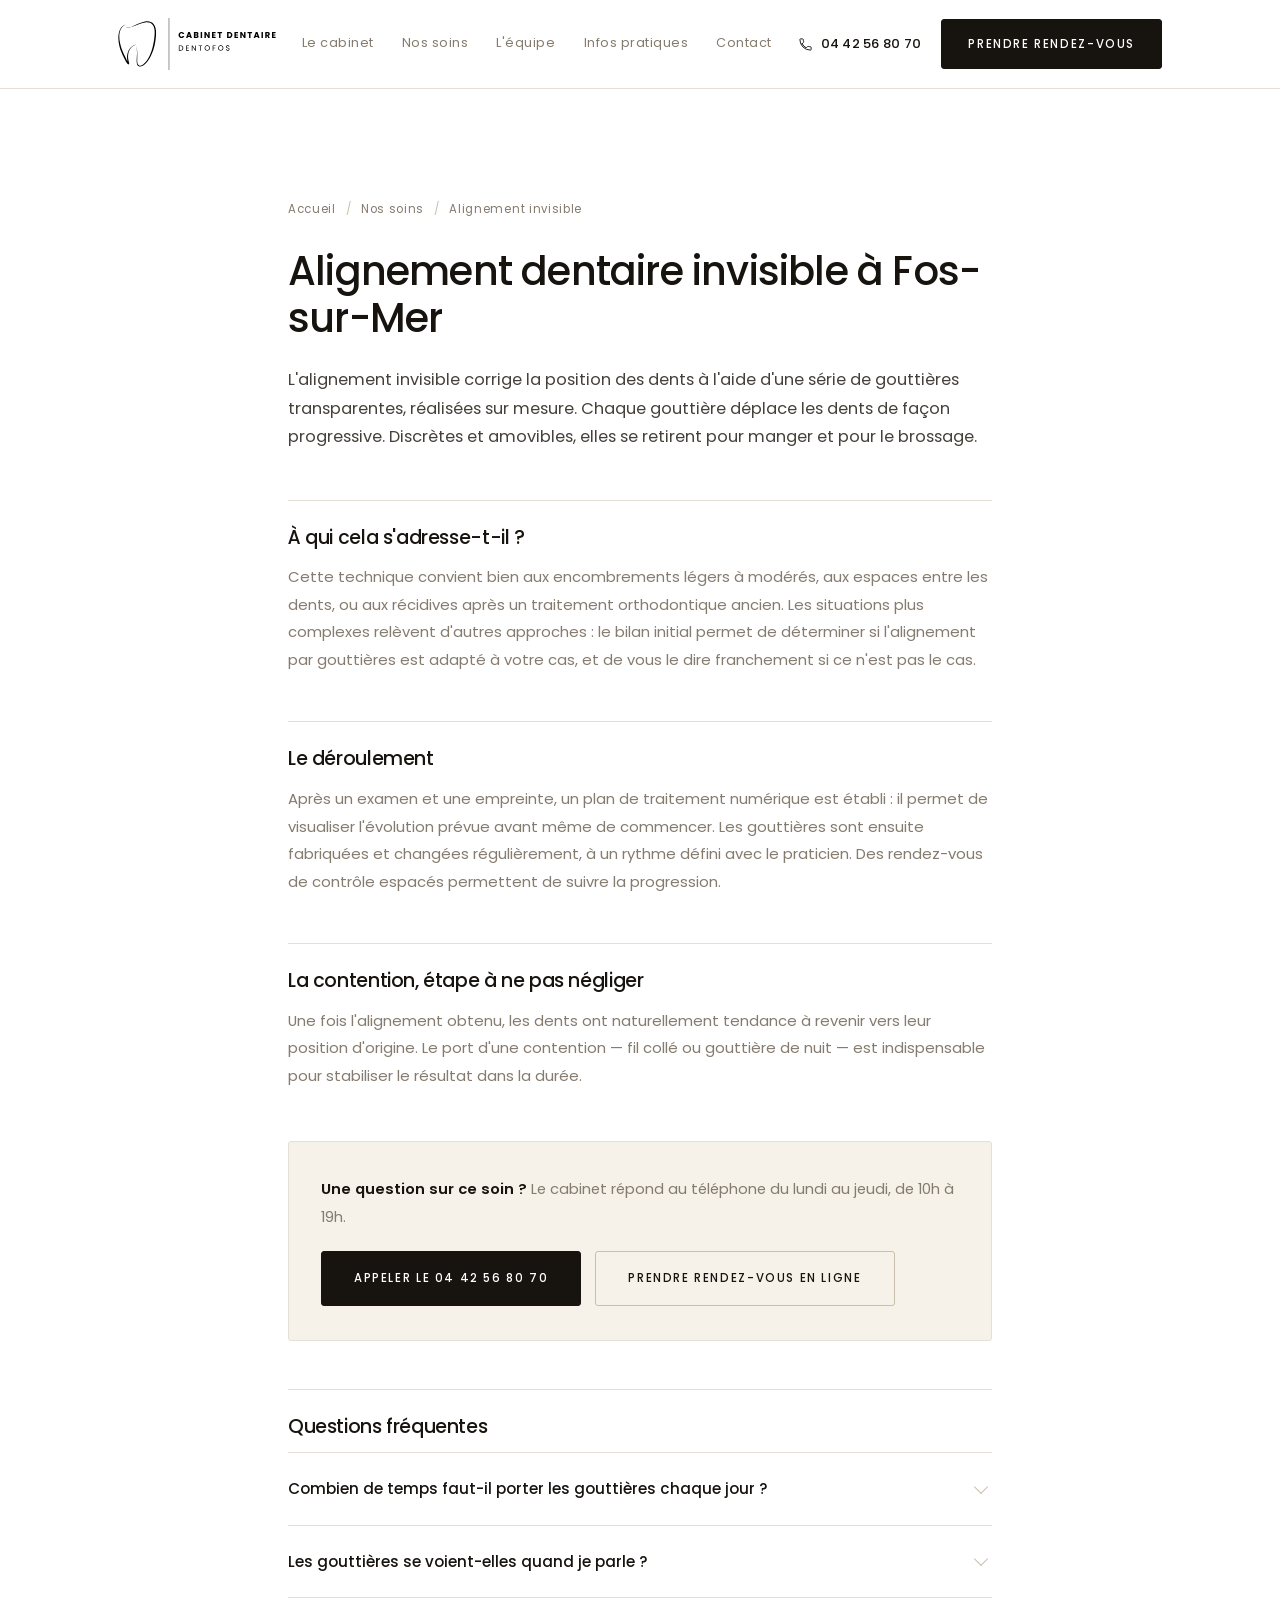
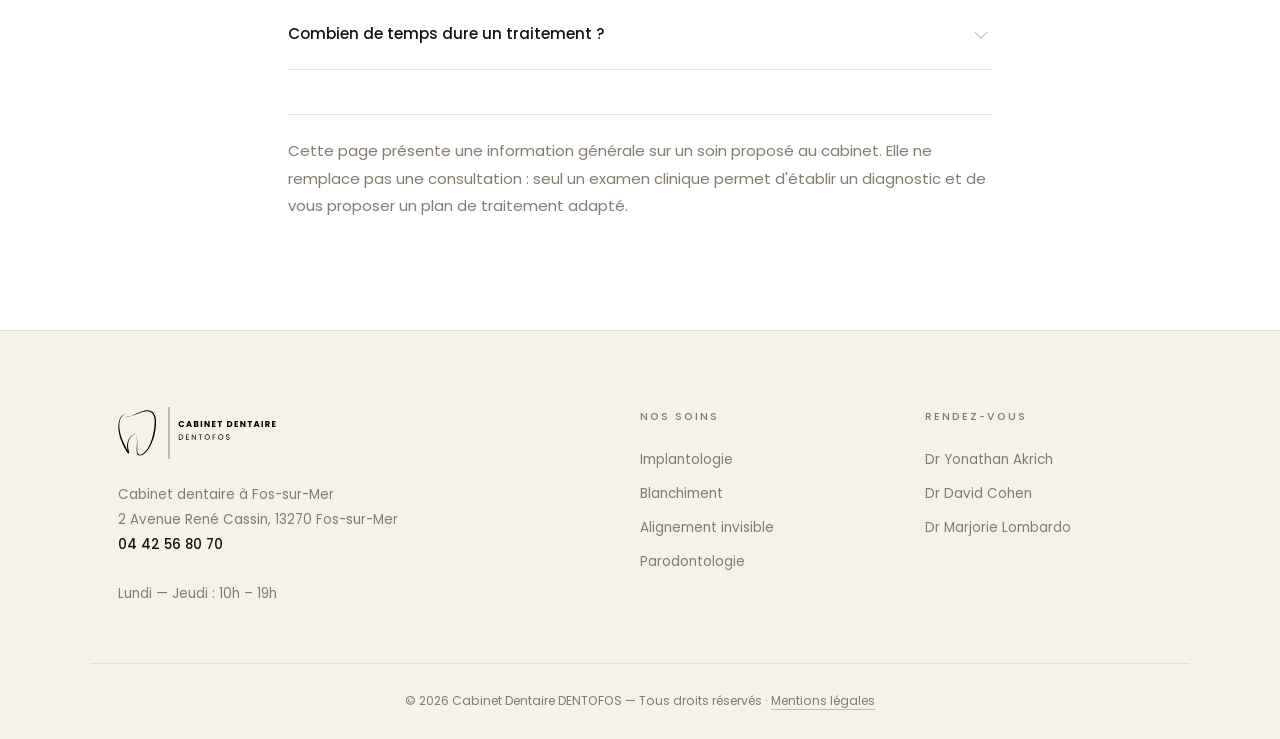
==== alignement-invisible/index.html @ e28efe8b "Quatre pages de soins dediees, page 404, en-tetes de securite et cache" ====
<!DOCTYPE html>
<html lang="fr">
<head>
  <meta charset="UTF-8">
  <meta name="viewport" content="width=device-width, initial-scale=1.0">
  <title>Aligneurs invisibles à Fos-sur-Mer — Cabinet DENTOFOS</title>
  <meta name="description" content="Alignement dentaire par gouttières transparentes à Fos-sur-Mer (13270). Corriger la position des dents sans bagues métalliques. 04 42 56 80 70.">
  <meta name="robots" content="index, follow, max-image-preview:large, max-snippet:-1">
  <meta name="geo.region" content="FR-13">
  <meta name="geo.placename" content="Fos-sur-Mer">
  <meta name="geo.position" content="43.4533065;4.9434024">
  <link rel="canonical" href="https://dentofos.fr/alignement-invisible/">
  <meta property="og:type" content="article">
  <meta property="og:locale" content="fr_FR">
  <meta property="og:site_name" content="Cabinet Dentaire DENTOFOS">
  <meta property="og:title" content="Aligneurs invisibles à Fos-sur-Mer — Cabinet DENTOFOS">
  <meta property="og:description" content="Alignement dentaire par gouttières transparentes à Fos-sur-Mer (13270). Corriger la position des dents sans bagues métalliques. 04 42 56 80 70.">
  <meta property="og:url" content="https://dentofos.fr/alignement-invisible/">
  <meta property="og:image" content="https://dentofos.fr/assets/og-image.png">
  <meta name="twitter:card" content="summary_large_image">
  <link rel="preconnect" href="https://fonts.googleapis.com">
  <link rel="preconnect" href="https://fonts.gstatic.com" crossorigin>
  <link href="https://fonts.googleapis.com/css2?family=Poppins:ital,wght@0,300;0,400;0,500;0,600;0,700;0,800;1,400;1,600&display=swap" rel="stylesheet">
  <link rel="stylesheet" href="../assets/style.css?v=5">
  <link rel="icon" href="../assets/favicon.svg" type="image/svg+xml">
  <script type="application/ld+json">
{
  "@context": "https://schema.org",
  "@graph": [
    {
      "@type": "MedicalWebPage",
      "@id": "https://dentofos.fr/alignement-invisible/#page",
      "url": "https://dentofos.fr/alignement-invisible/",
      "name": "Aligneurs invisibles à Fos-sur-Mer — Cabinet DENTOFOS",
      "description": "Alignement dentaire par gouttières transparentes à Fos-sur-Mer (13270). Corriger la position des dents sans bagues métalliques. 04 42 56 80 70.",
      "inLanguage": "fr-FR",
      "about": {
        "@type": "MedicalProcedure",
        "name": "Alignement invisible",
        "description": "L'alignement invisible corrige la position des dents à l'aide d'une série de gouttières transparentes, réalisées sur mesure. Chaque gouttière déplace les dents de façon progressive. Discrètes et amovibles, elles se retirent pour manger et pour le brossage."
      },
      "provider": {
        "@id": "https://dentofos.fr/#cabinet"
      }
    },
    {
      "@type": "BreadcrumbList",
      "itemListElement": [
        {
          "@type": "ListItem",
          "position": 1,
          "name": "Accueil",
          "item": "https://dentofos.fr/"
        },
        {
          "@type": "ListItem",
          "position": 2,
          "name": "Nos soins",
          "item": "https://dentofos.fr/#soins"
        },
        {
          "@type": "ListItem",
          "position": 3,
          "name": "Alignement invisible",
          "item": "https://dentofos.fr/alignement-invisible/"
        }
      ]
    },
    {
      "@type": "FAQPage",
      "@id": "https://dentofos.fr/alignement-invisible/#faq",
      "mainEntity": [
        {
          "@type": "Question",
          "name": "Combien de temps faut-il porter les gouttières chaque jour ?",
          "acceptedAnswer": {
            "@type": "Answer",
            "text": "Le port recommandé est d'environ 20 à 22 heures par jour. Les gouttières se retirent uniquement pour les repas et le brossage. La régularité du port conditionne directement la réussite du traitement."
          }
        },
        {
          "@type": "Question",
          "name": "Les gouttières se voient-elles quand je parle ?",
          "acceptedAnswer": {
            "@type": "Answer",
            "text": "Elles sont transparentes et épousent la forme des dents : elles restent très discrètes en conversation, ce qui explique leur succès auprès des adultes."
          }
        },
        {
          "@type": "Question",
          "name": "Combien de temps dure un traitement ?",
          "acceptedAnswer": {
            "@type": "Answer",
            "text": "Cela varie selon l'ampleur de la correction, de quelques mois à plus d'un an. Une estimation vous est donnée dès la présentation du plan de traitement."
          }
        }
      ]
    }
  ]
}
  </script>
</head>
<body>

<svg width="0" height="0" style="position:absolute" aria-hidden="true" focusable="false">
  <symbol id="tooth" viewBox="0 0 65.73 79.46" fill="currentColor">
    <path fill-rule="evenodd" d="M16.44 70.0 C16.29 69.74 16.14 69.47 15.99 69.2 C14.56 66.62 13.24 63.6 12.55 62.22 C11.05 59.33 9.63 56.26 8.32 53.09 C6.4 48.49 4.76 43.68 3.67 38.8 C2.44 33.28 1.89 27.68 2.52 22.24 C2.79 19.76 3.42 17.16 4.48 14.77 C5.54 12.36 7.03 10.17 9.0 8.52 C10.02 7.66 11.5 6.78 12.93 6.61 C13.92 6.49 14.88 6.71 15.64 7.51 C14.91 6.64 13.94 6.36 12.92 6.41 C11.42 6.49 9.82 7.32 8.71 8.14 C6.54 9.73 4.86 11.92 3.61 14.35 C2.36 16.78 1.55 19.47 1.12 22.05 C0.0 29.02 0.66 36.34 2.44 43.45 C3.31 46.93 4.45 50.36 5.77 53.67 C7.12 57.06 8.68 60.32 10.29 63.39 C11.14 64.99 12.89 68.77 14.66 71.52 C15.66 73.06 16.7 74.29 17.6 74.8 C18.08 75.08 18.48 75.0 18.78 74.81 C18.99 74.68 19.32 74.39 19.34 73.82 C19.36 73.33 19.01 71.89 18.97 71.77 L18.09 68.29 C17.72 66.6 17.47 64.91 17.37 63.21 C17.27 61.51 17.3 59.8 17.51 58.08 C18.1 53.13 19.98 48.84 22.97 45.68 C26.02 42.44 30.22 40.38 35.39 39.97 C30.1 40.1 25.7 41.99 22.41 45.12 C19.09 48.28 16.9 52.7 16.02 57.86 C15.72 59.67 15.59 61.47 15.62 63.28 C15.65 65.08 15.84 66.87 16.16 68.68 L16.44 70.0 Z"/>
    <path fill-rule="evenodd" d="M12.28 11.27 L12.35 11.52 C12.68 11.83 13.17 11.99 13.7 12.06 C14.48 12.16 15.34 12.08 15.91 12.01 C17.35 11.86 18.81 11.62 20.25 11.32 C21.7 11.01 23.12 10.63 24.5 10.18 C30.22 8.33 38.87 3.78 46.72 2.62 C51.91 1.85 56.75 2.58 59.96 7.0 C61.36 8.91 62.18 11.15 62.65 13.5 C63.38 17.12 63.27 21.01 63.01 24.48 C62.73 28.51 62.21 32.61 61.48 36.7 C61.0 39.39 60.43 42.07 59.75 44.72 C58.04 51.4 55.68 57.91 52.48 63.82 C51.11 66.38 47.86 71.22 44.15 74.36 C41.66 76.47 38.98 77.86 36.54 76.92 C35.15 76.38 34.37 75.2 33.9 73.8 C33.15 71.55 33.19 68.77 33.16 66.82 C33.12 63.04 33.59 57.07 33.05 51.7 C32.68 47.92 31.82 44.44 29.96 42.21 C31.71 44.5 32.42 47.98 32.64 51.73 C32.96 57.11 32.27 63.04 32.18 66.81 C32.13 68.86 32.0 71.79 32.7 74.18 C33.24 75.99 34.25 77.49 36.01 78.24 C38.88 79.46 42.19 78.12 45.25 75.7 C49.25 72.52 52.82 67.51 54.34 64.85 C57.76 58.84 60.37 52.22 62.22 45.37 C62.95 42.66 63.55 39.91 64.04 37.16 C64.79 32.97 65.25 28.77 65.5 24.64 C65.7 20.96 65.73 16.84 64.87 13.03 C64.28 10.38 63.26 7.88 61.62 5.76 C57.8 0.86 52.33 0.0 46.46 1.09 C38.58 2.56 30.01 7.52 24.31 9.63 C22.97 10.13 21.58 10.57 20.16 10.94 C18.75 11.31 17.31 11.61 15.89 11.83 C15.33 11.92 14.48 12.04 13.71 11.98 C13.18 11.93 12.69 11.8 12.36 11.5 L12.28 11.27 Z"/>
  </symbol>
</svg>

<header class="site-header" id="top">
  <div class="container header-inner">
    <a href="../" class="logo" aria-label="Cabinet Dentaire DENTOFOS — retour à l'accueil">
      <img class="logo-lockup" src="../assets/logo.svg" alt="Cabinet Dentaire DENTOFOS" width="272" height="90">
      <svg class="logo-mark-only" viewBox="0 0 65.73 79.46" aria-hidden="true"><use href="#tooth"/></svg>
    </a>
    <nav class="main-nav" id="mainNav">
      <a href="../#cabinet">Le cabinet</a>
      <a href="../#soins">Nos soins</a>
      <a href="../#equipe">L'équipe</a>
      <a href="../#infos">Infos pratiques</a>
      <a href="../#contact">Contact</a>
    </nav>
    <div class="header-actions">
      <a class="header-tel" href="tel:+33442568070" aria-label="Appeler le cabinet au 04 42 56 80 70">
        <svg viewBox="0 0 24 24" fill="none" stroke="currentColor" stroke-width="1.9" stroke-linecap="round" stroke-linejoin="round" aria-hidden="true"><path d="M6.6 10.8a15 15 0 006.6 6.6l2.2-2.2c.3-.3.7-.4 1-.2 1.2.4 2.4.6 3.6.6.6 0 1 .4 1 1V20c0 .6-.4 1-1 1A17 17 0 013 4c0-.6.4-1 1-1h3.5c.6 0 1 .4 1 1 0 1.3.2 2.5.6 3.6.1.4 0 .8-.2 1l-2.3 2.2z"/></svg>
        <span>04 42 56 80 70</span>
      </a>
      <a class="btn btn-primary" href="../#equipe"><span class="cta-long">Prendre rendez-vous</span><span class="cta-short">RDV</span></a>
      <button class="nav-toggle" id="navToggle" aria-label="Ouvrir le menu" aria-expanded="false">
        <span></span><span></span><span></span>
      </button>
    </div>
  </div>
</header>

<main>
  <article class="section">
    <div class="container article">
      <nav class="breadcrumb" aria-label="Fil d'Ariane">
        <a href="../">Accueil</a> <span>/</span> <a href="../#soins">Nos soins</a> <span>/</span> <span>Alignement invisible</span>
      </nav>
      <h1>Alignement dentaire invisible à Fos-sur-Mer</h1>
      <p class="lede">L'alignement invisible corrige la position des dents à l'aide d'une série de gouttières transparentes, réalisées sur mesure. Chaque gouttière déplace les dents de façon progressive. Discrètes et amovibles, elles se retirent pour manger et pour le brossage.</p>
      <h2 class="article-h2">À qui cela s'adresse-t-il ?</h2>
      <p>Cette technique convient bien aux encombrements légers à modérés, aux espaces entre les dents, ou aux récidives après un traitement orthodontique ancien. Les situations plus complexes relèvent d'autres approches : le bilan initial permet de déterminer si l'alignement par gouttières est adapté à votre cas, et de vous le dire franchement si ce n'est pas le cas.</p>
      <h2 class="article-h2">Le déroulement</h2>
      <p>Après un examen et une empreinte, un plan de traitement numérique est établi : il permet de visualiser l'évolution prévue avant même de commencer. Les gouttières sont ensuite fabriquées et changées régulièrement, à un rythme défini avec le praticien. Des rendez-vous de contrôle espacés permettent de suivre la progression.</p>
      <h2 class="article-h2">La contention, étape à ne pas négliger</h2>
      <p>Une fois l'alignement obtenu, les dents ont naturellement tendance à revenir vers leur position d'origine. Le port d'une contention — fil collé ou gouttière de nuit — est indispensable pour stabiliser le résultat dans la durée.</p>

      <div class="article-cta">
        <p><strong>Une question sur ce soin&nbsp;?</strong> Le cabinet répond au téléphone du lundi au jeudi, de 10h à 19h.</p>
        <div class="contact-cta">
          <a class="btn btn-primary btn-lg" href="tel:+33442568070">Appeler le 04 42 56 80 70</a>
          <a class="btn btn-ghost btn-lg" href="../#equipe">Prendre rendez-vous en ligne</a>
        </div>
      </div>

      <h2 class="article-h2">Questions fréquentes</h2>
      <div class="faq-list">
        <details>
          <summary>Combien de temps faut-il porter les gouttières chaque jour ?</summary>
          <p>Le port recommandé est d'environ 20 à 22 heures par jour. Les gouttières se retirent uniquement pour les repas et le brossage. La régularité du port conditionne directement la réussite du traitement.</p>
        </details>
        <details>
          <summary>Les gouttières se voient-elles quand je parle ?</summary>
          <p>Elles sont transparentes et épousent la forme des dents : elles restent très discrètes en conversation, ce qui explique leur succès auprès des adultes.</p>
        </details>
        <details>
          <summary>Combien de temps dure un traitement ?</summary>
          <p>Cela varie selon l'ampleur de la correction, de quelques mois à plus d'un an. Une estimation vous est donnée dès la présentation du plan de traitement.</p>
        </details>
      </div>

      <p class="article-note">Cette page présente une information générale sur un soin proposé au cabinet. Elle ne remplace pas une consultation&nbsp;: seul un examen clinique permet d'établir un diagnostic et de vous proposer un plan de traitement adapté.</p>
    </div>
  </article>
</main>

<footer class="site-footer">
  <div class="container footer-inner">
    <div>
      <img class="footer-logo" src="../assets/logo.svg" alt="Cabinet Dentaire DENTOFOS" width="272" height="90">
      <p class="footer-addr">Cabinet dentaire à Fos-sur-Mer<br>2 Avenue René Cassin, 13270 Fos-sur-Mer<br>
        <a class="footer-tel" href="tel:+33442568070">04 42 56 80 70</a><br>
        Lundi — Jeudi&nbsp;: 10h – 19h</p>
    </div>
    <div>
      <p class="footer-title">Nos soins</p>
        <a href="../implantologie/">Implantologie</a>
        <a href="../blanchiment-dentaire/">Blanchiment</a>
        <a href="../alignement-invisible/">Alignement invisible</a>
        <a href="../parodontologie/">Parodontologie</a>
    </div>
    <div>
      <p class="footer-title">Rendez-vous</p>
        <a href="https://www.doctolib.fr/dentiste/marseille/yonathan-akrich" target="_blank" rel="noopener">Dr Yonathan Akrich</a>
        <a href="https://www.doctolib.fr/dentiste/marseille/david-cohen-marseille-13" target="_blank" rel="noopener">Dr David Cohen</a>
        <a href="https://www.doctolib.fr/dentiste/fos-sur-mer/marjorie-lombardo" target="_blank" rel="noopener">Dr Marjorie Lombardo</a>
    </div>
  </div>
  <div class="container footer-bottom">
    <p>© 2026 Cabinet Dentaire DENTOFOS — Tous droits réservés · <a href="../mentions-legales.html">Mentions légales</a></p>
  </div>
</footer>

<script>
  const toggle = document.getElementById('navToggle');
  const nav = document.getElementById('mainNav');
  toggle.addEventListener('click', () => {
    const open = nav.classList.toggle('open');
    toggle.setAttribute('aria-expanded', open);
  });
</script>

</body>
</html>
---- assets/style.css ----
/* ============ DENTOFOS — charte sobre ============ */
:root {
  --ink: #17130f;
  --ink-mid: #46403a;
  --ink-soft: #857b6e;
  --line: #e5dfd3;
  --line-strong: #cabfad;
  --paper: #ffffff;
  --paper-alt: #f6f2ea;
  --accent: #6f6152;
  --accent-soft: #f0eade;
  --radius: 3px;
  --font-body: 'Poppins', system-ui, -apple-system, sans-serif;
  --font-display: 'Poppins', system-ui, -apple-system, sans-serif;
}

* { margin: 0; padding: 0; box-sizing: border-box; }
html { scroll-behavior: smooth; scroll-padding-top: 104px; }
body {
  font-family: var(--font-body);
  font-size: .95rem;
  font-weight: 400;
  color: var(--ink-mid);
  background: var(--paper);
  line-height: 1.8;
  -webkit-font-smoothing: antialiased;
}
img, svg { display: block; }
a { color: inherit; text-decoration: none; }
ul { list-style: none; }

.container { max-width: 1100px; margin: 0 auto; padding: 0 28px; }

h1, h2 {
  font-family: var(--font-display);
  font-weight: 500;
  letter-spacing: -.02em;
  line-height: 1.18;
  color: var(--ink);
}
h1 { font-size: clamp(2rem, 4.2vw, 3rem); }
h1 em { font-style: italic; font-weight: 400; color: var(--accent); }
h2 { font-size: clamp(1.45rem, 2.7vw, 1.95rem); margin-bottom: 20px; }
h3 { font-size: .98rem; font-weight: 600; letter-spacing: -.005em; color: var(--ink); margin-bottom: 10px; }
p { color: var(--ink-soft); }
strong { color: var(--ink); font-weight: 600; }

.eyebrow {
  text-transform: uppercase;
  letter-spacing: .22em;
  font-size: .68rem;
  font-weight: 500;
  color: var(--ink-soft);
  margin-bottom: 18px;
}

/* ---------- Boutons ---------- */
.btn {
  display: inline-block;
  padding: 14px 26px;
  border-radius: var(--radius);
  font-size: .72rem;
  font-weight: 500;
  letter-spacing: .14em;
  text-transform: uppercase;
  border: 1px solid transparent;
  transition: background .2s ease, color .2s ease, border-color .2s ease;
  cursor: pointer;
  text-align: center;
}
.btn-lg { padding: 16px 32px; }
.btn-block { display: block; width: 100%; }
.btn-primary { background: var(--ink); color: var(--paper); border-color: var(--ink); }
.btn-primary:hover { background: var(--accent); border-color: var(--accent); }
.btn-ghost { background: transparent; color: var(--ink); border-color: var(--line-strong); }
.btn-ghost:hover { border-color: var(--ink); }

/* ---------- En-tête ---------- */
.site-header {
  position: sticky;
  top: 0;
  z-index: 50;
  background: rgba(255, 255, 255, .93);
  backdrop-filter: blur(10px);
  border-bottom: 1px solid var(--line);
}
.header-inner {
  display: flex;
  align-items: center;
  justify-content: space-between;
  gap: 24px;
  height: 88px;
}
.logo { display: flex; align-items: center; color: var(--ink); flex-shrink: 0; }
.logo-lockup { height: 52px; width: auto; }
.logo-mark-only { display: none; width: 28px; height: 34px; }

.main-nav { display: flex; gap: 28px; flex-shrink: 0; }
.main-nav a {
  font-size: .8rem;
  font-weight: 400;
  letter-spacing: .04em;
  white-space: nowrap;
  color: var(--ink-soft);
  padding-bottom: 2px;
  border-bottom: 1px solid transparent;
  transition: color .2s, border-color .2s;
}
.main-nav a:hover { color: var(--ink); border-bottom-color: var(--line-strong); }

.header-actions { display: flex; align-items: center; gap: 20px; }
.header-actions .btn { white-space: nowrap; }
.cta-short { display: none; }
.header-tel {
  display: inline-flex; align-items: center; gap: 8px;
  font-size: .82rem; font-weight: 500; letter-spacing: .02em;
  color: var(--ink); white-space: nowrap; transition: color .2s;
}
.header-tel:hover { color: var(--accent); }
.header-tel svg { width: 15px; height: 15px; stroke-width: 1.5; }

.nav-toggle { display: none; background: none; border: none; flex-direction: column; gap: 5px; padding: 6px; }
.nav-toggle span { width: 22px; height: 1px; background: var(--ink); }

/* ---------- Hero ---------- */
.hero { background: var(--paper-alt); padding: 100px 0 110px; border-bottom: 1px solid var(--line); }
.hero-inner { display: grid; grid-template-columns: 1.5fr 1fr; gap: 70px; align-items: center; }
.hero-sub { margin: 26px 0 38px; font-size: 1rem; max-width: 52ch; }
.hero-cta { display: flex; gap: 14px; flex-wrap: wrap; }
.hero-badges { display: flex; flex-direction: column; gap: 9px; margin-top: 42px; }
.hero-badges li {
  font-size: .82rem; color: var(--ink-soft);
  padding-left: 20px; position: relative;
}
.hero-badges li::before {
  content: ''; position: absolute; left: 0; top: .78em;
  width: 10px; height: 1px; background: var(--line-strong);
}
.hero-phone { margin-top: 34px; padding-top: 24px; border-top: 1px solid var(--line); font-size: .85rem; }
.hero-phone a { font-weight: 500; color: var(--ink); border-bottom: 1px solid var(--line-strong); }
.hero-phone a:hover { border-bottom-color: var(--ink); }
.hero-phone span { font-size: .78rem; color: var(--ink-soft); }

.hero-visual { display: flex; justify-content: center; }
.hero-card {
  background: var(--paper);
  border: 1px solid var(--line);
  border-radius: var(--radius);
  padding: 44px 36px;
  text-align: center;
  max-width: 290px;
  width: 100%;
}
.hero-card-icon { color: var(--accent); display: grid; place-items: center; margin-bottom: 24px; }
.hero-card-icon svg { width: 34px; height: 41px; }
.hero-card-title { font-size: .74rem; text-transform: uppercase; letter-spacing: .2em; color: var(--ink); font-weight: 500; }
.hero-card-text { margin-top: 14px; font-size: .88rem; line-height: 1.7; }
.hero-card-tel { margin-top: 14px; }
.hero-card-tel a { font-size: .95rem; font-weight: 500; color: var(--ink); }
.hero-card-note {
  margin-top: 22px; padding-top: 18px;
  border-top: 1px solid var(--line);
  font-size: .72rem; letter-spacing: .08em; text-transform: uppercase; color: var(--ink-soft);
}

/* ---------- Sections ---------- */
.section { padding: 110px 0; }
.section-alt { background: var(--paper-alt); border-top: 1px solid var(--line); border-bottom: 1px solid var(--line); }
.section-head { max-width: 600px; margin: 0 auto 64px; text-align: center; }
.section-sub { margin-top: 12px; font-size: .9rem; }
.split { display: grid; grid-template-columns: 1fr 1fr; gap: 70px; align-items: center; }
.split > div > p + p { margin-top: 16px; }

.stat-row { display: flex; gap: 56px; margin-top: 44px; padding-top: 32px; border-top: 1px solid var(--line); }
.stat strong { font-size: 1.9rem; font-weight: 300; color: var(--ink); display: block; line-height: 1.2; }
.stat span { font-size: .72rem; letter-spacing: .1em; text-transform: uppercase; color: var(--ink-soft); }

/* ---------- Atouts ---------- */
.feature-grid { display: grid; grid-template-columns: 1fr 1fr; gap: 1px; background: var(--line); border: 1px solid var(--line); }
.feature-card { background: var(--paper); padding: 30px 26px; }
.feature-card p { font-size: .84rem; line-height: 1.7; }

/* ---------- Soins ---------- */
.cards-grid { display: grid; grid-template-columns: repeat(3, 1fr); gap: 1px; background: var(--line); border: 1px solid var(--line); }
.care-card { background: var(--paper); padding: 40px 32px; transition: background .2s ease; }
.care-card:hover { background: var(--accent-soft); }
.care-icon { color: var(--accent); margin-bottom: 22px; }
.care-icon svg { width: 26px; height: 30px; stroke-width: 1.3; }
.care-card p { font-size: .86rem; line-height: 1.75; }

/* ---------- Parcours ---------- */
.steps { display: grid; grid-template-columns: repeat(4, 1fr); gap: 34px; }
.step { padding-top: 22px; border-top: 1px solid var(--line-strong); }
.step-num {
  display: block; font-size: .72rem; letter-spacing: .16em;
  color: var(--ink-soft); font-weight: 500; margin-bottom: 16px;
}
.step p { font-size: .84rem; line-height: 1.7; }

/* ---------- Équipe ---------- */
.team-grid { display: grid; grid-template-columns: repeat(3, 1fr); gap: 28px; }
.team-card {
  background: var(--paper);
  border: 1px solid var(--line);
  border-radius: var(--radius);
  padding: 40px 32px;
  text-align: center;
  display: flex;
  flex-direction: column;
  transition: border-color .2s ease;
}
.team-card:hover { border-color: var(--line-strong); }
.team-avatar {
  width: 76px; height: 76px;
  margin: 0 auto 22px;
  border-radius: 50%;
  border: 1px solid var(--line-strong);
  color: var(--accent);
  font-size: 1.05rem;
  font-weight: 400;
  letter-spacing: .08em;
  display: grid; place-items: center;
}
.team-card h3 { font-size: 1.02rem; font-weight: 500; margin-bottom: 4px; }
.team-role { font-size: .72rem; letter-spacing: .14em; text-transform: uppercase; color: var(--ink-soft); margin-bottom: 26px; }
.team-facts { text-align: left; margin: 0 0 28px; flex: 1; }
.team-facts li {
  font-size: .82rem; line-height: 1.65; color: var(--ink-soft);
  padding: 12px 0; border-bottom: 1px solid var(--line);
}
.team-facts li:first-child { border-top: 1px solid var(--line); }

/* ---------- Avis ---------- */
.avis-band {
  border: 1px solid var(--line);
  border-radius: var(--radius);
  padding: 58px 52px;
  display: flex;
  align-items: center;
  justify-content: space-between;
  gap: 44px;
  flex-wrap: wrap;
}
.avis-band p { max-width: 46ch; font-size: .9rem; }

/* ---------- Infos ---------- */
.info-grid { display: grid; grid-template-columns: repeat(4, 1fr); gap: 1px; background: var(--line); border: 1px solid var(--line); }
.info-card { background: var(--paper); padding: 34px 26px; }
.info-card h3 { font-size: .72rem; letter-spacing: .16em; text-transform: uppercase; color: var(--ink-soft); font-weight: 500; margin-bottom: 16px; }
.info-card p { font-size: .88rem; color: var(--ink); line-height: 1.7; }
.info-card .muted { margin-top: 12px; font-size: .78rem; color: var(--ink-soft); }
.info-tel { font-weight: 500; color: var(--ink); border-bottom: 1px solid var(--line-strong); }
.info-tel:hover { border-bottom-color: var(--ink); }

/* ---------- Pages de soins ---------- */
.article { max-width: 760px; }
.breadcrumb { font-size: .72rem; letter-spacing: .06em; color: var(--ink-soft); margin-bottom: 28px; }
.breadcrumb a { border-bottom: 1px solid transparent; transition: border-color .2s; }
.breadcrumb a:hover { border-bottom-color: var(--line-strong); }
.breadcrumb span { color: var(--line-strong); margin: 0 6px; }
.breadcrumb span:last-child { color: var(--ink-soft); margin: 0; }
.article h1 { font-size: clamp(1.75rem, 3.6vw, 2.5rem); margin-bottom: 24px; }
.article .lede { font-size: 1.02rem; line-height: 1.75; color: var(--ink-mid); }
.article-h2 {
  font-size: 1.2rem; font-weight: 500;
  margin: 48px 0 14px; padding-top: 26px;
  border-top: 1px solid var(--line);
}
.article p { font-size: .93rem; line-height: 1.85; }
.article-cta {
  margin: 52px 0 12px; padding: 34px 32px;
  background: var(--paper-alt); border: 1px solid var(--line); border-radius: var(--radius);
}
.article-cta p { font-size: .92rem; }
.article-cta .contact-cta { margin-top: 20px; }
.article-note {
  margin-top: 44px; padding-top: 22px;
  border-top: 1px solid var(--line);
  font-size: .78rem; line-height: 1.7; color: var(--ink-soft);
}
.care-more {
  display: inline-block; margin-top: 16px;
  font-size: .76rem; letter-spacing: .1em; text-transform: uppercase;
  color: var(--ink); border-bottom: 1px solid var(--line-strong);
  padding-bottom: 2px; transition: border-color .2s;
}
.care-more:hover { border-bottom-color: var(--ink); }

/* ---------- FAQ ---------- */
.faq-list { max-width: 780px; margin: 0 auto; border-top: 1px solid var(--line); }
.faq-list details { border-bottom: 1px solid var(--line); }
.faq-list summary {
  list-style: none;
  cursor: pointer;
  padding: 22px 40px 22px 0;
  position: relative;
  font-size: .95rem;
  font-weight: 500;
  color: var(--ink);
  transition: color .2s;
}
.faq-list summary::-webkit-details-marker { display: none; }
.faq-list summary:hover { color: var(--accent); }
.faq-list summary::after {
  content: '';
  position: absolute; right: 6px; top: 50%;
  width: 9px; height: 9px;
  border-right: 1px solid var(--line-strong);
  border-bottom: 1px solid var(--line-strong);
  transform: translateY(-70%) rotate(45deg);
  transition: transform .25s ease;
}
.faq-list details[open] summary::after { transform: translateY(-20%) rotate(-135deg); }
.faq-list details p { padding: 0 40px 24px 0; font-size: .88rem; line-height: 1.8; }
.faq-list details p a { color: var(--ink); border-bottom: 1px solid var(--line-strong); }

/* ---------- Contact ---------- */
.contact-cta { display: flex; gap: 14px; flex-wrap: wrap; margin-top: 32px; }
.map-wrap {
  border: 1px solid var(--line);
  border-radius: var(--radius);
  overflow: hidden;
  aspect-ratio: 4 / 3;
}
.map-wrap iframe { width: 100%; height: 100%; border: 0; }
.map-actions { display: flex; gap: 12px; flex-wrap: wrap; margin-top: 16px; }
.map-actions .btn { display: inline-flex; align-items: center; gap: 9px; padding: 12px 20px; }
.map-actions svg { width: 15px; height: 15px; flex-shrink: 0; }

/* ---------- Pied de page ---------- */
.site-footer { background: var(--paper-alt); border-top: 1px solid var(--line); padding: 76px 0 0; }
.footer-inner { display: grid; grid-template-columns: 2fr 1fr 1fr; gap: 48px; padding-bottom: 56px; }
.footer-logo { height: 52px; width: auto; margin-bottom: 24px; }
.site-footer p { font-size: .84rem; line-height: 1.85; color: var(--ink-soft); }
.footer-title { font-size: .68rem !important; letter-spacing: .18em; text-transform: uppercase; color: var(--ink); font-weight: 500; margin-bottom: 16px; }
.footer-inner a {
  display: block; font-size: .84rem; padding: 5px 0;
  color: var(--ink-soft); transition: color .2s;
}
.footer-inner a:hover { color: var(--ink); }
.footer-tel { display: inline-block; font-weight: 500; color: var(--ink) !important; padding: 0 !important; }
.footer-bottom { border-top: 1px solid var(--line); padding: 26px 28px; text-align: center; }
.footer-bottom p { font-size: .76rem; }
.footer-bottom a { border-bottom: 1px solid var(--line-strong); }

/* ---------- Responsive ---------- */
@media (max-width: 960px) {
  .hero-inner, .split { grid-template-columns: 1fr; gap: 48px; }
  .hero-visual { order: -1; }
  .hero { padding: 64px 0 76px; }
  .cards-grid, .team-grid { grid-template-columns: 1fr 1fr; }
  .steps, .info-grid { grid-template-columns: 1fr 1fr; }
  .steps { gap: 28px; }
  .footer-inner { grid-template-columns: 1fr; gap: 32px; }
  .section { padding: 76px 0; }
}
@media (max-width: 900px) {
  .main-nav {
    display: none;
    position: absolute;
    top: 88px; left: 0; right: 0;
    background: var(--paper);
    flex-direction: column;
    padding: 22px 28px;
    gap: 18px;
    border-bottom: 1px solid var(--line);
  }
  .main-nav.open { display: flex; }
  .nav-toggle { display: flex; }
  .header-actions { gap: 14px; }
  .header-actions .btn { padding: 12px 18px; font-size: .68rem; }
  .header-tel span { display: none; }
  .header-tel {
    width: 38px; height: 38px; justify-content: center;
    border: 1px solid var(--line-strong); border-radius: 50%;
  }
}
@media (max-width: 640px) {
  .cta-long { display: none; }
  .cta-short { display: inline; }
  .header-inner { height: 68px; }
  .main-nav { top: 68px; }
  .logo-lockup { display: none; }
  .logo-mark-only { display: block; }
  .cards-grid, .team-grid, .steps, .info-grid, .feature-grid { grid-template-columns: 1fr; }
  .section { padding: 62px 0; }
  .section-head { margin-bottom: 44px; }
  .avis-band { padding: 38px 26px; }
  .stat-row { gap: 30px; }
  .team-facts li { font-size: .8rem; }
}
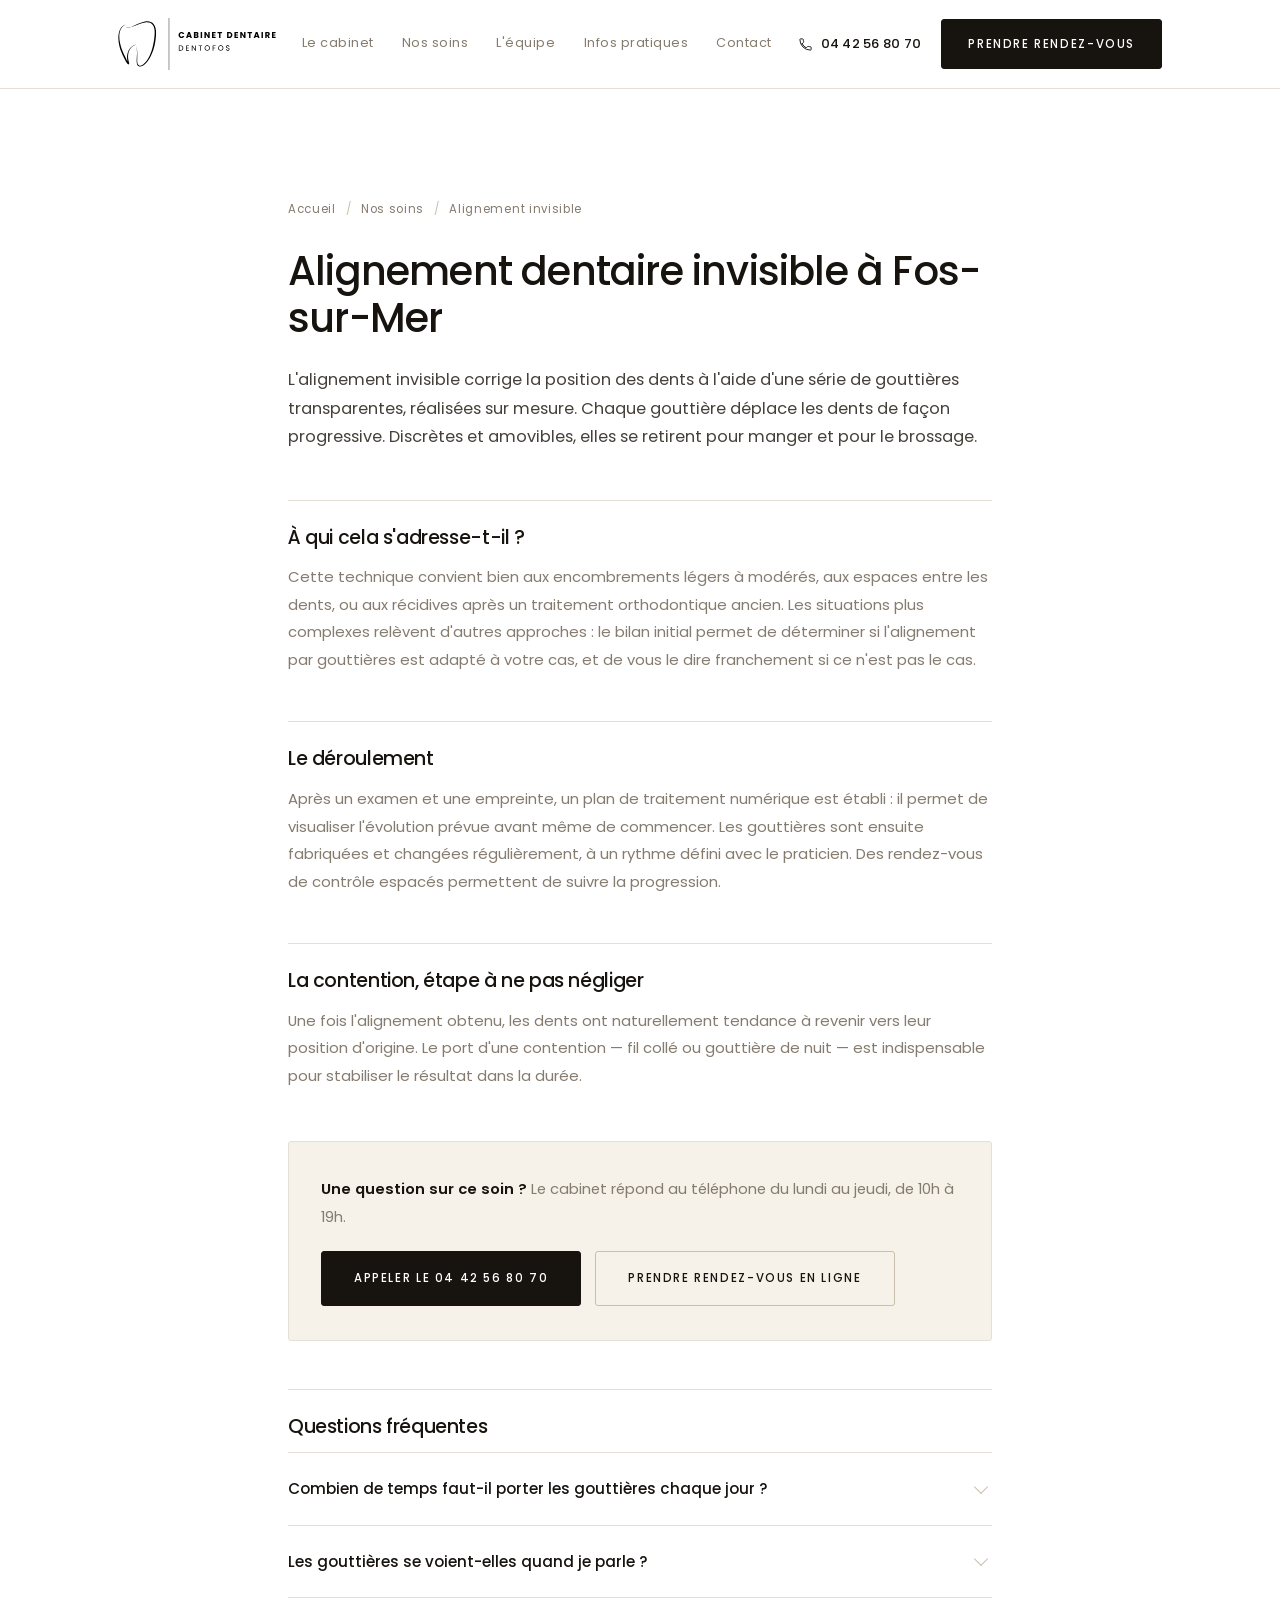
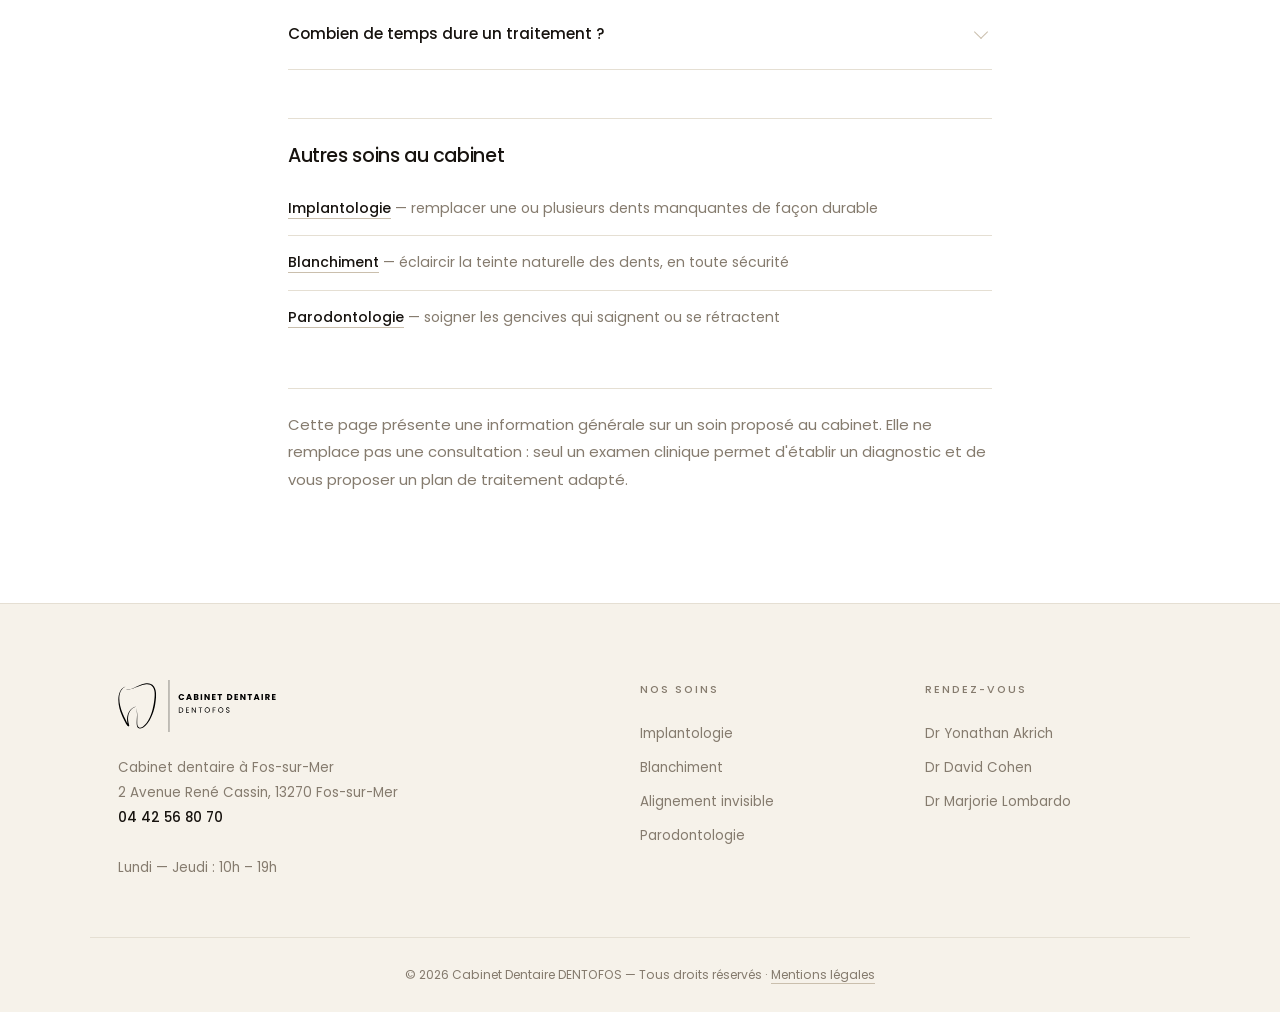
==== commit 4a6936cf: "Maillage entre pages de soins, sameAs, llms-full.txt et redirection www" ====
--- a/alignement-invisible/index.html
+++ b/alignement-invisible/index.html
@@ -174,6 +174,13 @@
         </details>
       </div>
 
+      <h2 class="article-h2">Autres soins au cabinet</h2>
+      <ul class="related">
+        <li><a href="../implantologie/">Implantologie</a> — remplacer une ou plusieurs dents manquantes de façon durable</li>
+        <li><a href="../blanchiment-dentaire/">Blanchiment</a> — éclaircir la teinte naturelle des dents, en toute sécurité</li>
+        <li><a href="../parodontologie/">Parodontologie</a> — soigner les gencives qui saignent ou se rétractent</li>
+      </ul>
+
       <p class="article-note">Cette page présente une information générale sur un soin proposé au cabinet. Elle ne remplace pas une consultation&nbsp;: seul un examen clinique permet d'établir un diagnostic et de vous proposer un plan de traitement adapté.</p>
     </div>
   </article>
--- a/assets/style.css
+++ b/assets/style.css
@@ -278,6 +278,17 @@
   border-top: 1px solid var(--line);
   font-size: .78rem; line-height: 1.7; color: var(--ink-soft);
 }
+.related { margin-top: 6px; }
+.related li {
+  padding: 14px 0;
+  border-bottom: 1px solid var(--line);
+  font-size: .88rem;
+  color: var(--ink-soft);
+}
+.related li:last-child { border-bottom: none; }
+.related a { font-weight: 500; color: var(--ink); border-bottom: 1px solid var(--line-strong); }
+.related a:hover { border-bottom-color: var(--ink); }
+
 .care-more {
   display: inline-block; margin-top: 16px;
   font-size: .76rem; letter-spacing: .1em; text-transform: uppercase;
